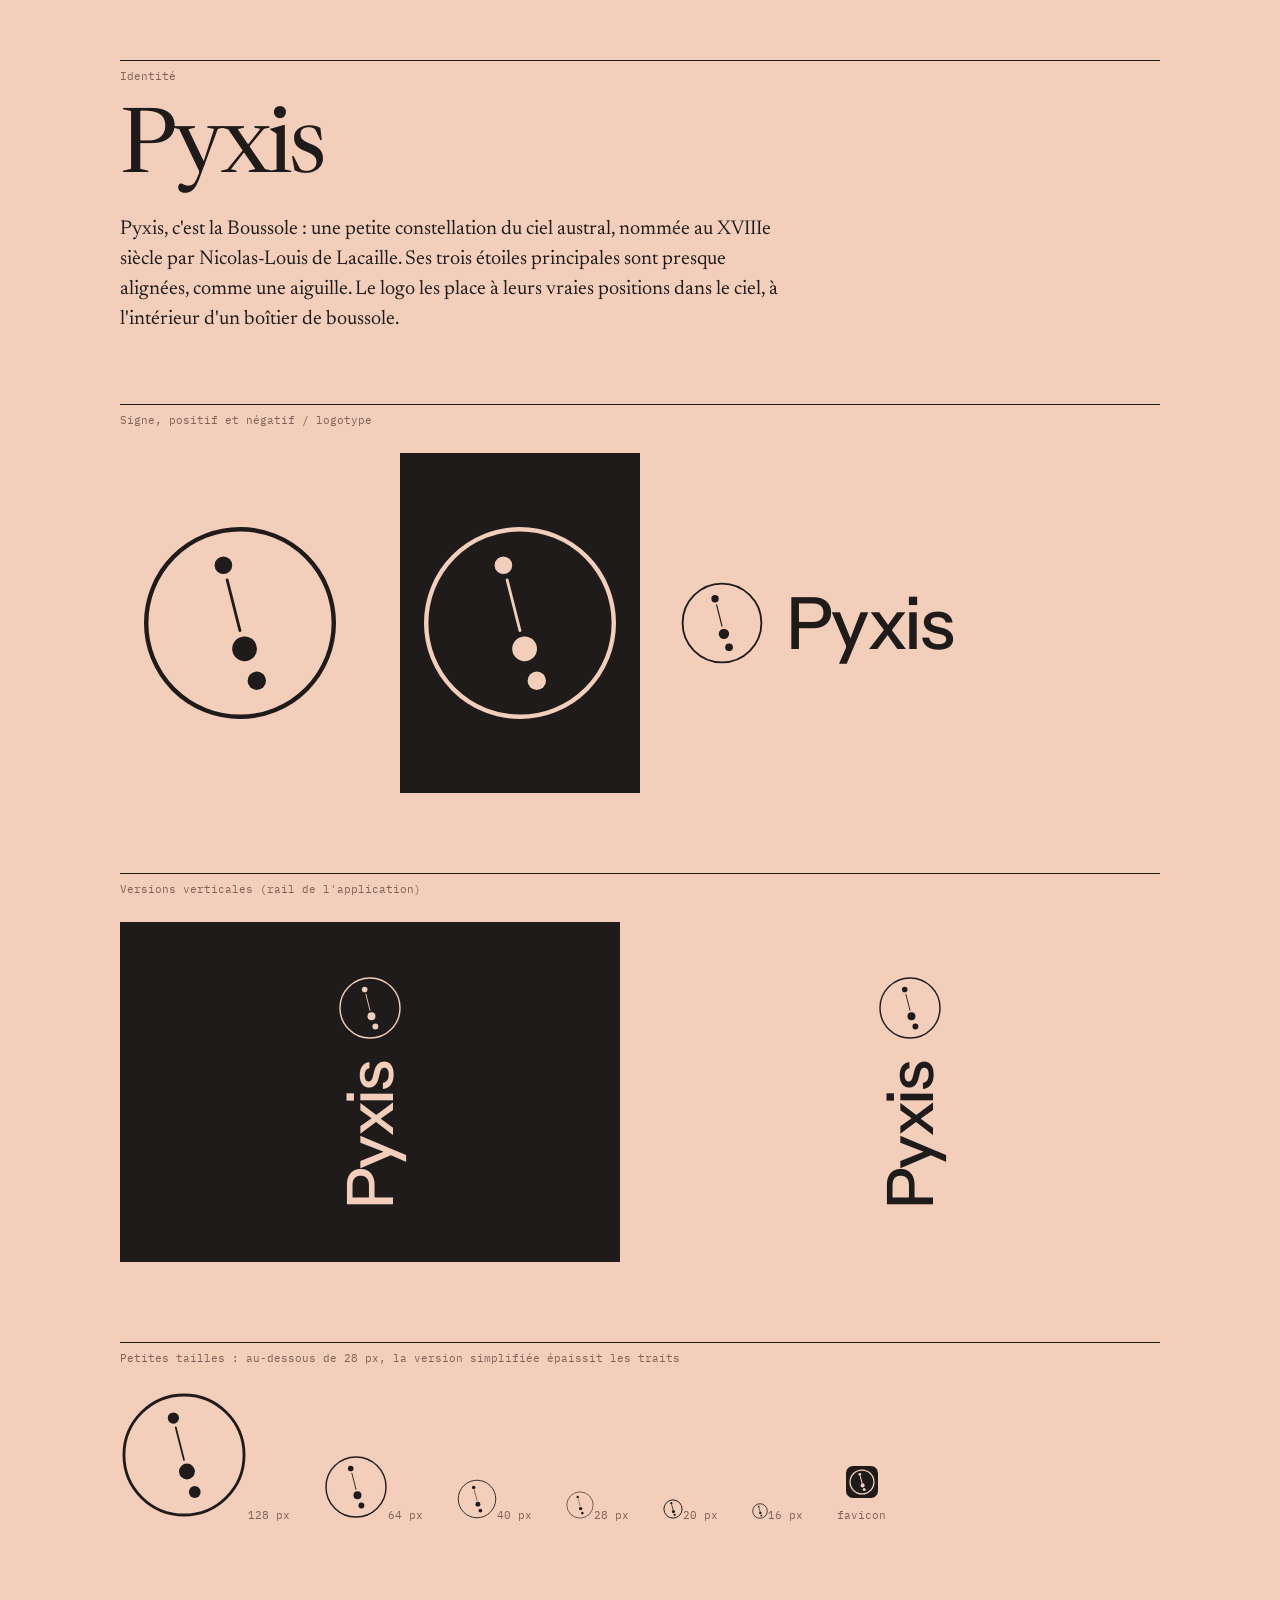
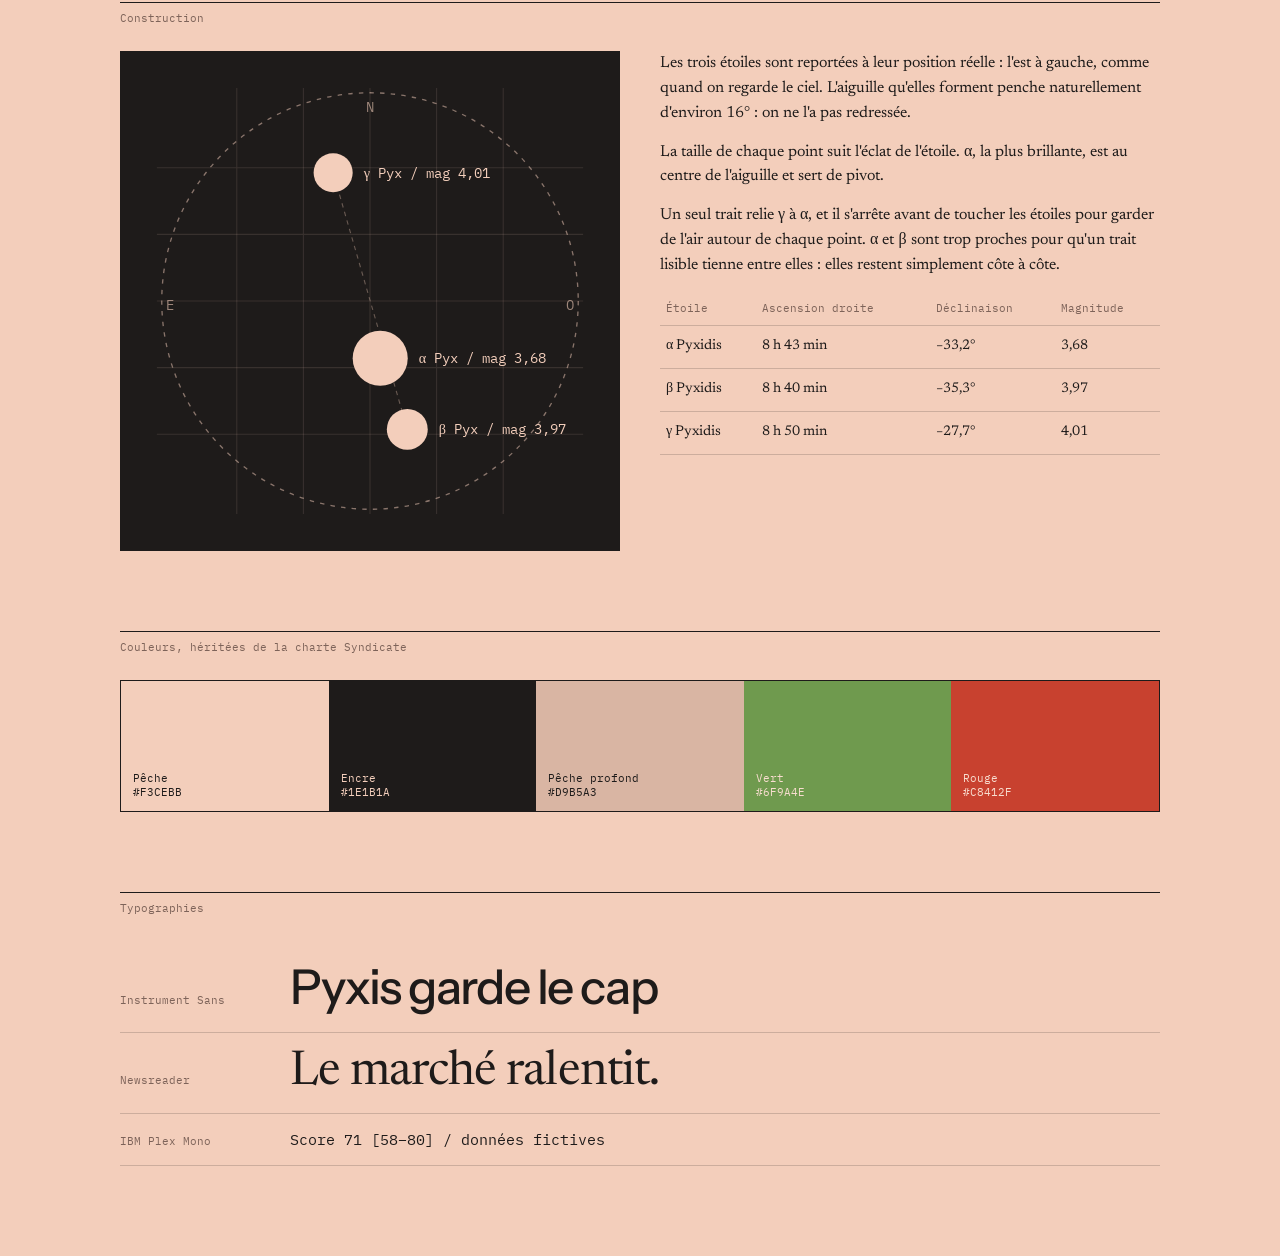
==== site/assets/identite.html @ 5d702c17 "Pyxis : site, pipeline de données quotidien et publication GitHub Pages Co-Authored-By: Claude Opus " ====
<!DOCTYPE html>
<html lang="fr"><head><meta charset="utf-8"><meta name="viewport" content="width=device-width, initial-scale=1">
<title>Pyxis · identité</title>
<link rel="preconnect" href="https://fonts.googleapis.com"><link rel="preconnect" href="https://fonts.gstatic.com" crossorigin>
<link href="https://fonts.googleapis.com/css2?family=IBM+Plex+Mono:wght@400&family=Instrument+Sans:wght@400;500&family=Newsreader:ital,opsz,wght@0,6..72,400;1,6..72,400&display=swap" rel="stylesheet">
<style>
:root{--paper:#f3cebb;--ink:#1e1b1a;--mute:#7d6359;--deep:#d9b5a3}
*{box-sizing:border-box}body{margin:0;background:var(--paper);color:var(--ink);font:400 15px/1.5 "Instrument Sans",Arial,sans-serif}
.page{max-width:1120px;margin:0 auto;padding:60px 40px 90px}
.lbl{display:block;font:400 11px "IBM Plex Mono",monospace;color:var(--mute);border-top:1px solid var(--ink);padding-top:8px;margin-bottom:26px}
.grid{display:grid;gap:48px 40px}
.g3{grid-template-columns:1fr 1fr 2fr}.g2{grid-template-columns:1fr 1fr}
.tile{min-height:340px;display:flex;align-items:center;justify-content:center}
.neg{background:var(--ink);color:var(--paper)}
.lock{display:flex;align-items:center;gap:22px;font:500 72px/1 "Instrument Sans";letter-spacing:-.035em}
.vert{display:flex;flex-direction:column;align-items:center;gap:22px}
.vert span{writing-mode:vertical-rl;transform:rotate(180deg);font:500 64px/1 "Instrument Sans";letter-spacing:-.035em}
h1{font:400 clamp(48px,7vw,96px)/.95 "Newsreader",serif;letter-spacing:-.035em;margin:0 0 18px}
.intro{font:400 20px/1.5 "Newsreader",serif;max-width:60ch;margin-bottom:70px}
.sizes{display:flex;align-items:flex-end;gap:34px;flex-wrap:wrap}
.sizes figure{margin:0;text-align:center;font:400 11px "IBM Plex Mono",monospace;color:var(--mute)}
.sizes img{display:block;margin:0 auto 10px}
.sky{background:var(--ink);color:var(--paper);padding:28px}
.sky svg{width:100%;height:auto;display:block}
.note{font:400 16px/1.55 "Newsreader",serif;max-width:56ch}
.note p{margin:0 0 14px}
table{border-collapse:collapse;width:100%;font-size:14px}td,th{text-align:left;padding:10px 6px;border-bottom:1px solid rgba(30,27,26,.18)}th{font:400 11px "IBM Plex Mono",monospace;color:var(--mute)}
.sw{display:grid;grid-template-columns:repeat(5,1fr);gap:0;border:1px solid var(--ink)}
.sw div{height:130px;padding:12px;font:400 11px "IBM Plex Mono",monospace;display:flex;flex-direction:column;justify-content:flex-end}
.type div{display:flex;align-items:baseline;gap:20px;border-bottom:1px solid rgba(30,27,26,.18);padding:16px 0}
.type .n{font:400 11px "IBM Plex Mono";color:var(--mute);width:150px;flex:none}
section{margin-top:80px}
@media(max-width:820px){.g3,.g2{grid-template-columns:1fr}.lock{font-size:48px}.sw{grid-template-columns:1fr 1fr}}
</style></head><body>
<script>/* =========================================================================
   Logo Pyxis — dessiné d'après la vraie constellation de la Boussole.
   Les trois étoiles principales (β, α, γ Pyxidis) sont presque alignées :
   placées à leurs positions réelles dans le ciel, elles forment une aiguille
   légèrement inclinée. Le cercle autour est le boîtier de la boussole.
   Taille de chaque étoile = son éclat (α est la plus brillante).
   ========================================================================= */
(function () {
  // Positions réelles (ascension droite × cos(déclinaison), déclinaison), ramenées à β = origine.
  // β Pyx : 8h40m, −35,3° ; α Pyx : 8h43m, −33,2° ; γ Pyx : 8h50m, −27,7°.
  const STARS = [
    { id: "β", x: 58.4, y: 78.9, r: 4.6, mag: 3.97 },
    { id: "α", x: 52.3, y: 62.9, r: 6.2, mag: 3.68 },
    { id: "γ", x: 41.7, y: 21.1, r: 4.4, mag: 4.01 },
  ];

  /* Segment entre deux étoiles, avec un petit vide autour de chacune.
     Si les étoiles sont trop proches pour qu'un trait lisible tienne entre elles, on n'en dessine pas. */
  function seg(a, b, gap) {
    const dx = b.x - a.x, dy = b.y - a.y, L = Math.hypot(dx, dy);
    const ux = dx / L, uy = dy / L;
    const s = a.r + gap, e = b.r + gap;
    if (L - s - e < 12) return "";
    return `M${(a.x + ux * s).toFixed(2)} ${(a.y + uy * s).toFixed(2)}L${(b.x - ux * e).toFixed(2)} ${(b.y - uy * e).toFixed(2)}`;
  }

  /**
   * Le signe Pyxis.
   * size : taille en pixels ; small : version simplifiée pour les petites tailles (favicon) ;
   * ring : dessiner le boîtier de boussole (un cercle simple, sans repère) ; color : couleur du trait.
   */
  function mark({ size = 48, small = size < 28, ring = true, color = "currentColor", title = "Pyxis" } = {}) {
    const sw = small ? 5 : 2.2, lw = small ? 4 : 1.4, gap = small ? 3 : 3.2;
    const k = small ? 1.25 : 1;
    const lines = [seg(STARS[0], STARS[1], gap), seg(STARS[1], STARS[2], gap)].join("");
    return `<svg xmlns="http://www.w3.org/2000/svg" viewBox="0 0 100 100" width="${size}" height="${size}" role="img" aria-label="${title}">
      ${ring ? `<circle cx="50" cy="50" r="${48 - sw / 2}" fill="none" stroke="${color}" stroke-width="${sw}"/>
` : ""}
      <path d="${lines}" fill="none" stroke="${color}" stroke-width="${lw}" stroke-linecap="round"/>
      ${STARS.map((s) => `<circle cx="${s.x}" cy="${s.y}" r="${(s.r * k).toFixed(2)}" fill="${color}"/>`).join("")}
    </svg>`;
  }

  /** Icône d'onglet du navigateur (favicon), en data URI. */
  function favicon() {
    const svg = `<svg xmlns="http://www.w3.org/2000/svg" viewBox="0 0 100 100"><rect width="100" height="100" rx="22" fill="#1e1b1a"/><g transform="translate(9 9) scale(.82)">${mark({ size: 100, small: true, color: "#f3cebb" }).replace(/^<svg[^>]*>|<\/svg>$/g, "")}</g></svg>`;
    return "data:image/svg+xml," + encodeURIComponent(svg);
  }

  window.Logo = { mark, favicon, STARS };
})();
</script>
<div class="page">
<span class="lbl">Identité</span>
<h1>Pyxis</h1>
<p class="intro">Pyxis, c'est la Boussole : une petite constellation du ciel austral, nommée au XVIIIe siècle par Nicolas-Louis de Lacaille. Ses trois étoiles principales sont presque alignées, comme une aiguille. Le logo les place à leurs vraies positions dans le ciel, à l'intérieur d'un boîtier de boussole.</p>

<span class="lbl">Signe, positif et négatif / logotype</span>
<div class="grid g3">
  <div class="tile" id="pos"></div>
  <div class="tile neg" id="neg"></div>
  <div class="tile" style="justify-content:flex-start"><div class="lock" id="lock"></div></div>
</div>

<section>
<span class="lbl">Versions verticales (rail de l'application)</span>
<div class="grid g2">
  <div class="tile neg"><div class="vert" id="v1"></div></div>
  <div class="tile"><div class="vert" id="v2"></div></div>
</div>
</section>

<section>
<span class="lbl">Petites tailles : au-dessous de 28 px, la version simplifiée épaissit les traits</span>
<div class="sizes" id="sizes"></div>
</section>

<section>
<span class="lbl">Construction</span>
<div class="grid g2">
  <div class="sky" id="sky"></div>
  <div class="note">
    <p>Les trois étoiles sont reportées à leur position réelle : l'est à gauche, comme quand on regarde le ciel. L'aiguille qu'elles forment penche naturellement d'environ 16° : on ne l'a pas redressée.</p>
    <p>La taille de chaque point suit l'éclat de l'étoile. α, la plus brillante, est au centre de l'aiguille et sert de pivot.</p>
    <p>Un seul trait relie γ à α, et il s'arrête avant de toucher les étoiles pour garder de l'air autour de chaque point. α et β sont trop proches pour qu'un trait lisible tienne entre elles : elles restent simplement côte à côte.</p>
    <table><thead><tr><th>Étoile</th><th>Ascension droite</th><th>Déclinaison</th><th>Magnitude</th></tr></thead>
    <tbody><tr><td>α Pyxidis</td><td>8 h 43 min</td><td>−33,2°</td><td>3,68</td></tr>
    <tr><td>β Pyxidis</td><td>8 h 40 min</td><td>−35,3°</td><td>3,97</td></tr>
    <tr><td>γ Pyxidis</td><td>8 h 50 min</td><td>−27,7°</td><td>4,01</td></tr></tbody></table>
  </div>
</div>
</section>

<section>
<span class="lbl">Couleurs, héritées de la charte Syndicate</span>
<div class="sw">
  <div style="background:#f3cebb">Pêche<br>#F3CEBB</div>
  <div style="background:#1e1b1a;color:#f3cebb">Encre<br>#1E1B1A</div>
  <div style="background:#d9b5a3">Pêche profond<br>#D9B5A3</div>
  <div style="background:#6f9a4e;color:#f8ddcf">Vert<br>#6F9A4E</div>
  <div style="background:#c8412f;color:#f8ddcf">Rouge<br>#C8412F</div>
</div>
</section>

<section class="type">
<span class="lbl">Typographies</span>
<div><span class="n">Instrument Sans</span><span style="font:500 48px 'Instrument Sans';letter-spacing:-.03em">Pyxis garde le cap</span></div>
<div><span class="n">Newsreader</span><span style="font:400 48px 'Newsreader',serif;letter-spacing:-.02em">Le marché ralentit.</span></div>
<div><span class="n">IBM Plex Mono</span><span style="font:400 15px 'IBM Plex Mono',monospace">Score 71 [58–80] / données fictives</span></div>
</section>
</div>
<script>
const L = window.Logo;
document.getElementById("pos").innerHTML = L.mark({ size: 200 });
document.getElementById("neg").innerHTML = L.mark({ size: 200, color: "#f3cebb" });
document.getElementById("lock").innerHTML = L.mark({ size: 84 }) + "<span>Pyxis</span>";
document.getElementById("v1").innerHTML = L.mark({ size: 64, color: "#f3cebb" }) + '<span style="color:#f3cebb">Pyxis</span>';
document.getElementById("v2").innerHTML = L.mark({ size: 64 }) + "<span>Pyxis</span>";
document.getElementById("sizes").innerHTML = [128, 64, 40, 28, 20, 16].map((s) =>
  `<figure>${L.mark({ size: s, color: "#1e1b1a" })}${s} px</figure>`).join("") +
  `<figure><img src="${L.favicon()}" width="32" height="32" alt="Icône d'onglet">favicon</figure>`;
// Carte du ciel : cercle de boussole + étoiles + noms
const S = L.STARS;
document.getElementById("sky").innerHTML = `<svg viewBox="0 0 100 100" xmlns="http://www.w3.org/2000/svg" font-family="IBM Plex Mono" font-size="3.2" fill="#f3cebb">
  ${[20, 35, 50, 65, 80].map((v) => `<path d="M${v} 2V98M2 ${v}H98" stroke="#f3cebb" stroke-opacity=".12" stroke-width=".25"/>`).join("")}
  <circle cx="50" cy="50" r="46.9" fill="none" stroke="#f3cebb" stroke-opacity=".5" stroke-width=".3" stroke-dasharray="1 1.4"/>
  <path d="M${S[0].x} ${S[0].y}L${S[2].x} ${S[2].y}" stroke="#f3cebb" stroke-opacity=".35" stroke-width=".25" stroke-dasharray="1 1"/>
  ${S.map((s) => `<circle cx="${s.x}" cy="${s.y}" r="${s.r}" fill="#f3cebb"/><text x="${s.x + s.r + 2.5}" y="${s.y + 1.1}">${s.id} Pyx / mag ${String(s.mag).replace(".", ",")}</text>`).join("")}
  <text x="50" y="7.5" text-anchor="middle" fill-opacity=".6">N</text>
  <text x="4" y="52" fill-opacity=".6">E</text><text x="96" y="52" text-anchor="end" fill-opacity=".6">O</text>
</svg>`;
</script>
</body></html>
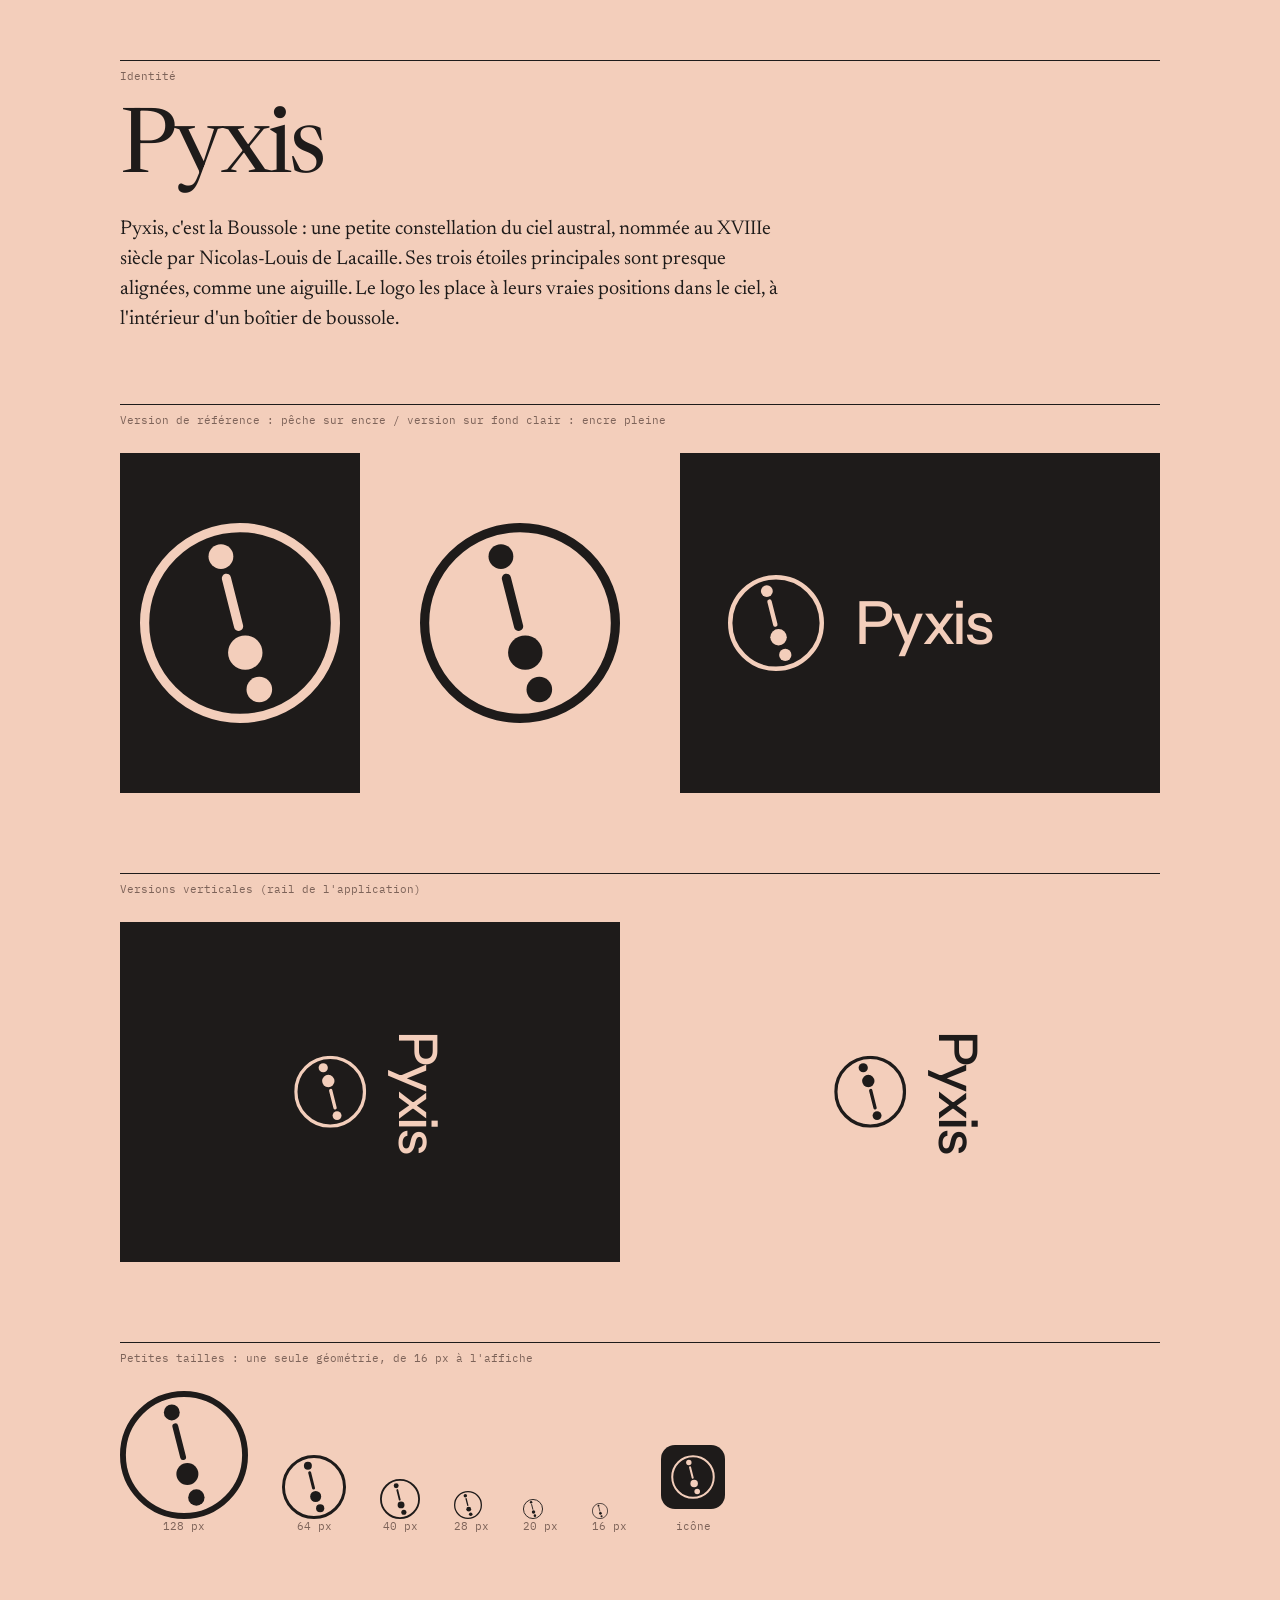
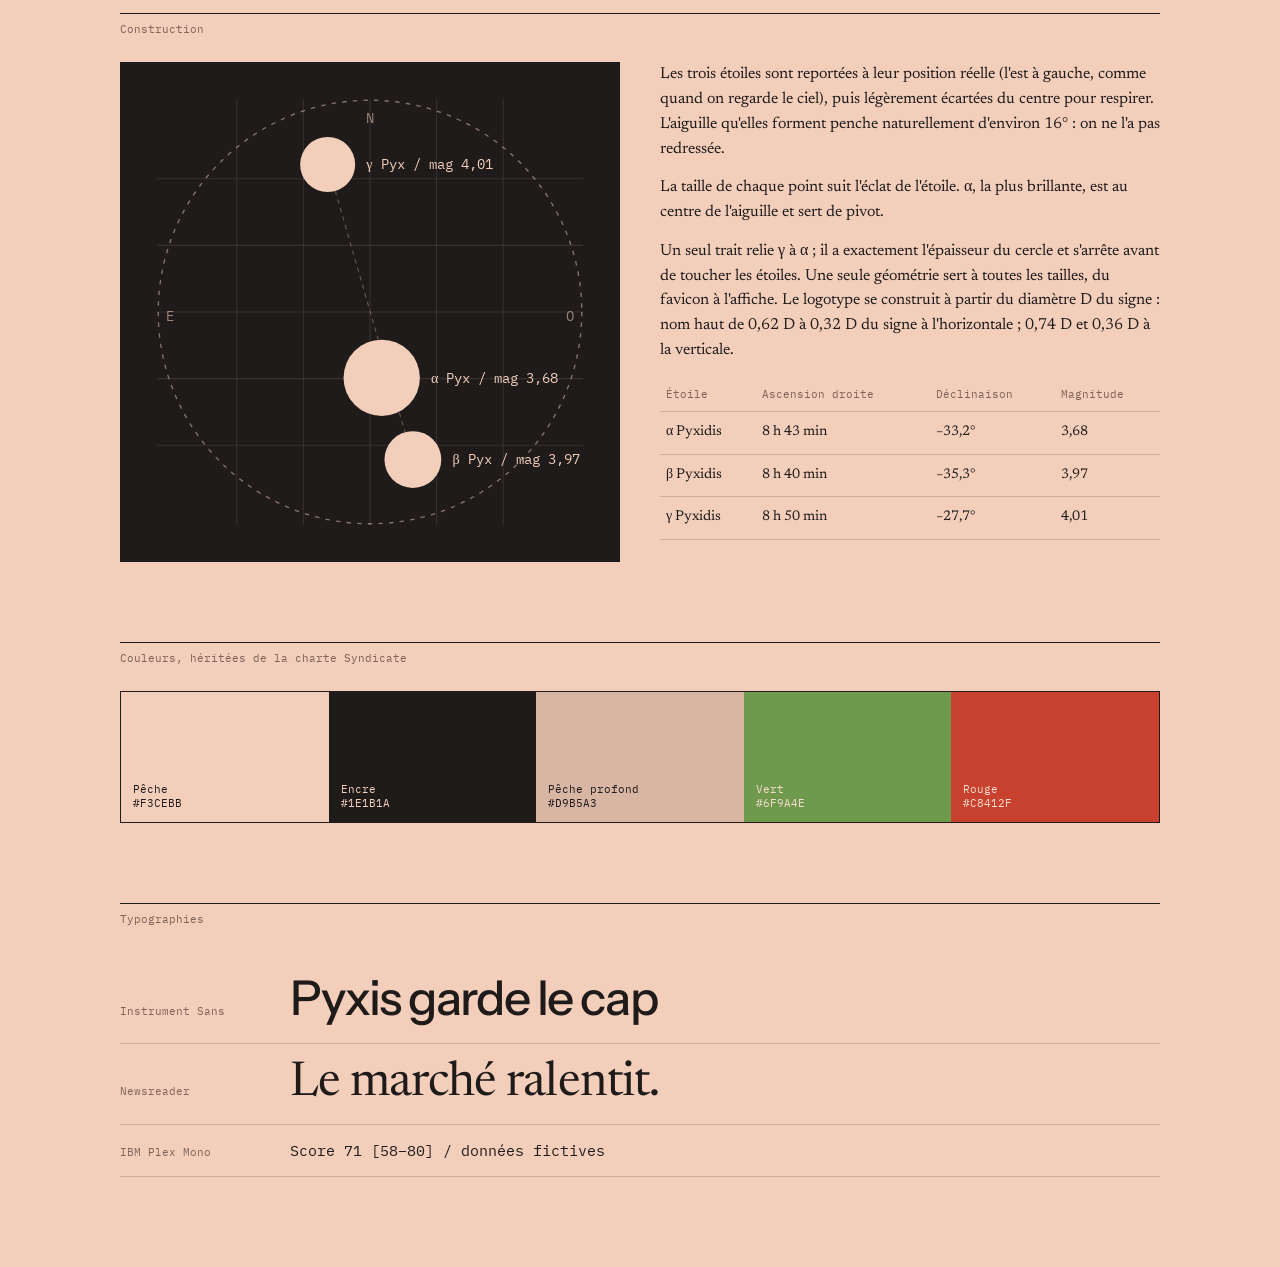
==== commit 221e59c8: "Logo harmonisé : une seule géométrie et un seul logotype partout (rail, barre mobile, pied de page, " ====
--- a/site/assets/identite.html
+++ b/site/assets/identite.html
@@ -33,55 +33,61 @@
 @media(max-width:820px){.g3,.g2{grid-template-columns:1fr}.lock{font-size:48px}.sw{grid-template-columns:1fr 1fr}}
 </style></head><body>
 <script>/* =========================================================================
-   Logo Pyxis — dessiné d'après la vraie constellation de la Boussole.
-   Les trois étoiles principales (β, α, γ Pyxidis) sont presque alignées :
-   placées à leurs positions réelles dans le ciel, elles forment une aiguille
-   légèrement inclinée. Le cercle autour est le boîtier de la boussole.
-   Taille de chaque étoile = son éclat (α est la plus brillante).
+   Logo Pyxis — une seule géométrie, utilisée partout et à toutes les tailles.
+
+   Le signe : les trois étoiles principales de la constellation de la Boussole
+   (β, α, γ Pyxidis) placées d'après leurs positions réelles dans le ciel,
+   légèrement agrandies autour du centre pour respirer, dans un cercle.
+   Un seul trait relie γ à α. Cercle et trait ont la même épaisseur.
+
+   Le logotype : le signe + « Pyxis », toujours dans les mêmes proportions,
+   construites à partir du diamètre D du signe :
+     - horizontal : texte de hauteur 0,62 D, espace 0,32 D ;
+     - vertical (rail) : texte de hauteur 0,74 D, espace 0,36 D, axes centrés.
+   Version de référence : pêche sur encre. Sur fond clair : encre pleine.
    ========================================================================= */
 (function () {
-  // Positions réelles (ascension droite × cos(déclinaison), déclinaison), ramenées à β = origine.
-  // β Pyx : 8h40m, −35,3° ; α Pyx : 8h43m, −33,2° ; γ Pyx : 8h50m, −27,7°.
+  const C = [50, 50], K = 1.15; // agrandissement autour du centre
+  const at = (x, y) => [C[0] + (x - C[0]) * K, C[1] + (y - C[1]) * K];
+  // Positions réelles (β = origine), voir la planche d'identité.
   const STARS = [
-    { id: "β", x: 58.4, y: 78.9, r: 4.6, mag: 3.97 },
-    { id: "α", x: 52.3, y: 62.9, r: 6.2, mag: 3.68 },
-    { id: "γ", x: 41.7, y: 21.1, r: 4.4, mag: 4.01 },
-  ];
+    { id: "β", p: at(58.4, 78.9), r: 6.4, mag: 3.97 },
+    { id: "α", p: at(52.3, 62.9), r: 8.6, mag: 3.68 },
+    { id: "γ", p: at(41.7, 21.1), r: 6.2, mag: 4.01 },
+  ].map((s) => ({ ...s, x: +s.p[0].toFixed(2), y: +s.p[1].toFixed(2) }));
+  const STROKE = 4.6, GAP = 5;
 
-  /* Segment entre deux étoiles, avec un petit vide autour de chacune.
-     Si les étoiles sont trop proches pour qu'un trait lisible tienne entre elles, on n'en dessine pas. */
-  function seg(a, b, gap) {
-    const dx = b.x - a.x, dy = b.y - a.y, L = Math.hypot(dx, dy);
-    const ux = dx / L, uy = dy / L;
-    const s = a.r + gap, e = b.r + gap;
-    if (L - s - e < 12) return "";
+  function line(a, b) {
+    const dx = b.x - a.x, dy = b.y - a.y, L = Math.hypot(dx, dy), ux = dx / L, uy = dy / L;
+    const s = a.r + GAP, e = b.r + GAP;
     return `M${(a.x + ux * s).toFixed(2)} ${(a.y + uy * s).toFixed(2)}L${(b.x - ux * e).toFixed(2)} ${(b.y - uy * e).toFixed(2)}`;
   }
 
-  /**
-   * Le signe Pyxis.
-   * size : taille en pixels ; small : version simplifiée pour les petites tailles (favicon) ;
-   * ring : dessiner le boîtier de boussole (un cercle simple, sans repère) ; color : couleur du trait.
-   */
-  function mark({ size = 48, small = size < 28, ring = true, color = "currentColor", title = "Pyxis" } = {}) {
-    const sw = small ? 5 : 2.2, lw = small ? 4 : 1.4, gap = small ? 3 : 3.2;
-    const k = small ? 1.25 : 1;
-    const lines = [seg(STARS[0], STARS[1], gap), seg(STARS[1], STARS[2], gap)].join("");
-    return `<svg xmlns="http://www.w3.org/2000/svg" viewBox="0 0 100 100" width="${size}" height="${size}" role="img" aria-label="${title}">
-      ${ring ? `<circle cx="50" cy="50" r="${48 - sw / 2}" fill="none" stroke="${color}" stroke-width="${sw}"/>
-` : ""}
-      <path d="${lines}" fill="none" stroke="${color}" stroke-width="${lw}" stroke-linecap="round"/>
-      ${STARS.map((s) => `<circle cx="${s.x}" cy="${s.y}" r="${(s.r * k).toFixed(2)}" fill="${color}"/>`).join("")}
+  /** Le signe seul. */
+  function mark({ size = 48, color = "currentColor", title = "" } = {}) {
+    const [b, a, g] = STARS;
+    return `<svg xmlns="http://www.w3.org/2000/svg" viewBox="0 0 100 100" width="${size}" height="${size}"${title ? ` role="img" aria-label="${title}"` : ' aria-hidden="true"'} style="display:block;flex:none">
+      <circle cx="50" cy="50" r="${(50 - STROKE / 2).toFixed(2)}" fill="none" stroke="${color}" stroke-width="${STROKE}"/>
+      <path d="${line(g, a)}" stroke="${color}" stroke-width="${STROKE}" stroke-linecap="round" fill="none"/>
+      ${[b, a, g].map((s) => `<circle cx="${s.x}" cy="${s.y}" r="${s.r}" fill="${color}"/>`).join("")}
     </svg>`;
   }
 
-  /** Icône d'onglet du navigateur (favicon), en data URI. */
-  function favicon() {
-    const svg = `<svg xmlns="http://www.w3.org/2000/svg" viewBox="0 0 100 100"><rect width="100" height="100" rx="22" fill="#1e1b1a"/><g transform="translate(9 9) scale(.82)">${mark({ size: 100, small: true, color: "#f3cebb" }).replace(/^<svg[^>]*>|<\/svg>$/g, "")}</g></svg>`;
-    return "data:image/svg+xml," + encodeURIComponent(svg);
+  /** Le logotype complet (signe + nom), toujours dans les mêmes proportions. */
+  function lockup({ size = 48, color = "currentColor", vertical = false } = {}) {
+    const fs = (vertical ? 0.74 : 0.62) * size, gap = (vertical ? 0.36 : 0.32) * size;
+    const text = `<span style="font:500 ${fs.toFixed(1)}px/1 'Instrument Sans','Helvetica Neue',Arial,sans-serif;letter-spacing:-0.035em;color:${color};${vertical ? "writing-mode:vertical-rl;transform:rotate(180deg);" : ""}white-space:nowrap">Pyxis</span>`;
+    return `<span class="lockup" style="display:inline-flex;${vertical ? "flex-direction:column;" : ""}align-items:center;gap:${gap.toFixed(1)}px">${mark({ size, color })}${text}</span>`;
   }
 
-  window.Logo = { mark, favicon, STARS };
+  /** Icône d'application : le signe pêche sur un carré encre arrondi. */
+  function appIcon() {
+    const inner = mark({ size: 100, color: "#f3cebb" }).replace(/^<svg[^>]*>|<\/svg>$/g, "");
+    return `<svg xmlns="http://www.w3.org/2000/svg" viewBox="0 0 100 100"><rect width="100" height="100" rx="22" fill="#1e1b1a"/><g transform="translate(16 16) scale(.68)">${inner}</g></svg>`;
+  }
+  const favicon = () => "data:image/svg+xml," + encodeURIComponent(appIcon());
+
+  window.Logo = { mark, lockup, appIcon, favicon, STARS };
 })();
 </script>
 <div class="page">
@@ -89,11 +95,11 @@
 <h1>Pyxis</h1>
 <p class="intro">Pyxis, c'est la Boussole : une petite constellation du ciel austral, nommée au XVIIIe siècle par Nicolas-Louis de Lacaille. Ses trois étoiles principales sont presque alignées, comme une aiguille. Le logo les place à leurs vraies positions dans le ciel, à l'intérieur d'un boîtier de boussole.</p>
 
-<span class="lbl">Signe, positif et négatif / logotype</span>
+<span class="lbl">Version de référence : pêche sur encre / version sur fond clair : encre pleine</span>
 <div class="grid g3">
   <div class="tile" id="pos"></div>
   <div class="tile neg" id="neg"></div>
-  <div class="tile" style="justify-content:flex-start"><div class="lock" id="lock"></div></div>
+  <div class="tile" style="justify-content:flex-start;padding-left:48px"><div class="lock" id="lock"></div></div>
 </div>
 
 <section>
@@ -105,7 +111,7 @@
 </section>
 
 <section>
-<span class="lbl">Petites tailles : au-dessous de 28 px, la version simplifiée épaissit les traits</span>
+<span class="lbl">Petites tailles : une seule géométrie, de 16 px à l'affiche</span>
 <div class="sizes" id="sizes"></div>
 </section>
 
@@ -114,9 +120,9 @@
 <div class="grid g2">
   <div class="sky" id="sky"></div>
   <div class="note">
-    <p>Les trois étoiles sont reportées à leur position réelle : l'est à gauche, comme quand on regarde le ciel. L'aiguille qu'elles forment penche naturellement d'environ 16° : on ne l'a pas redressée.</p>
+    <p>Les trois étoiles sont reportées à leur position réelle (l'est à gauche, comme quand on regarde le ciel), puis légèrement écartées du centre pour respirer. L'aiguille qu'elles forment penche naturellement d'environ 16° : on ne l'a pas redressée.</p>
     <p>La taille de chaque point suit l'éclat de l'étoile. α, la plus brillante, est au centre de l'aiguille et sert de pivot.</p>
-    <p>Un seul trait relie γ à α, et il s'arrête avant de toucher les étoiles pour garder de l'air autour de chaque point. α et β sont trop proches pour qu'un trait lisible tienne entre elles : elles restent simplement côte à côte.</p>
+    <p>Un seul trait relie γ à α ; il a exactement l'épaisseur du cercle et s'arrête avant de toucher les étoiles. Une seule géométrie sert à toutes les tailles, du favicon à l'affiche. Le logotype se construit à partir du diamètre D du signe : nom haut de 0,62 D à 0,32 D du signe à l'horizontale ; 0,74 D et 0,36 D à la verticale.</p>
     <table><thead><tr><th>Étoile</th><th>Ascension droite</th><th>Déclinaison</th><th>Magnitude</th></tr></thead>
     <tbody><tr><td>α Pyxidis</td><td>8 h 43 min</td><td>−33,2°</td><td>3,68</td></tr>
     <tr><td>β Pyxidis</td><td>8 h 40 min</td><td>−35,3°</td><td>3,97</td></tr>
@@ -145,19 +151,21 @@
 </div>
 <script>
 const L = window.Logo;
-document.getElementById("pos").innerHTML = L.mark({ size: 200 });
-document.getElementById("neg").innerHTML = L.mark({ size: 200, color: "#f3cebb" });
-document.getElementById("lock").innerHTML = L.mark({ size: 84 }) + "<span>Pyxis</span>";
-document.getElementById("v1").innerHTML = L.mark({ size: 64, color: "#f3cebb" }) + '<span style="color:#f3cebb">Pyxis</span>';
-document.getElementById("v2").innerHTML = L.mark({ size: 64 }) + "<span>Pyxis</span>";
+document.getElementById("pos").innerHTML = L.mark({ size: 200, color: "#f3cebb" });
+document.getElementById("pos").className = "tile neg";
+document.getElementById("neg").innerHTML = L.mark({ size: 200, color: "#1e1b1a" });
+document.getElementById("neg").className = "tile";
+document.getElementById("lock").innerHTML = L.lockup({ size: 96, color: "#f3cebb" });
+document.getElementById("lock").parentElement.className = "tile neg";
+document.getElementById("v1").innerHTML = L.lockup({ size: 72, color: "#f3cebb", vertical: true });
+document.getElementById("v2").innerHTML = L.lockup({ size: 72, color: "#1e1b1a", vertical: true });
 document.getElementById("sizes").innerHTML = [128, 64, 40, 28, 20, 16].map((s) =>
   `<figure>${L.mark({ size: s, color: "#1e1b1a" })}${s} px</figure>`).join("") +
-  `<figure><img src="${L.favicon()}" width="32" height="32" alt="Icône d'onglet">favicon</figure>`;
-// Carte du ciel : cercle de boussole + étoiles + noms
+  `<figure><img src="${L.favicon()}" width="64" height="64" alt="Icône d'application">icône</figure>`;
 const S = L.STARS;
 document.getElementById("sky").innerHTML = `<svg viewBox="0 0 100 100" xmlns="http://www.w3.org/2000/svg" font-family="IBM Plex Mono" font-size="3.2" fill="#f3cebb">
   ${[20, 35, 50, 65, 80].map((v) => `<path d="M${v} 2V98M2 ${v}H98" stroke="#f3cebb" stroke-opacity=".12" stroke-width=".25"/>`).join("")}
-  <circle cx="50" cy="50" r="46.9" fill="none" stroke="#f3cebb" stroke-opacity=".5" stroke-width=".3" stroke-dasharray="1 1.4"/>
+  <circle cx="50" cy="50" r="47.7" fill="none" stroke="#f3cebb" stroke-opacity=".5" stroke-width=".3" stroke-dasharray="1 1.4"/>
   <path d="M${S[0].x} ${S[0].y}L${S[2].x} ${S[2].y}" stroke="#f3cebb" stroke-opacity=".35" stroke-width=".25" stroke-dasharray="1 1"/>
   ${S.map((s) => `<circle cx="${s.x}" cy="${s.y}" r="${s.r}" fill="#f3cebb"/><text x="${s.x + s.r + 2.5}" y="${s.y + 1.1}">${s.id} Pyx / mag ${String(s.mag).replace(".", ",")}</text>`).join("")}
   <text x="50" y="7.5" text-anchor="middle" fill-opacity=".6">N</text>
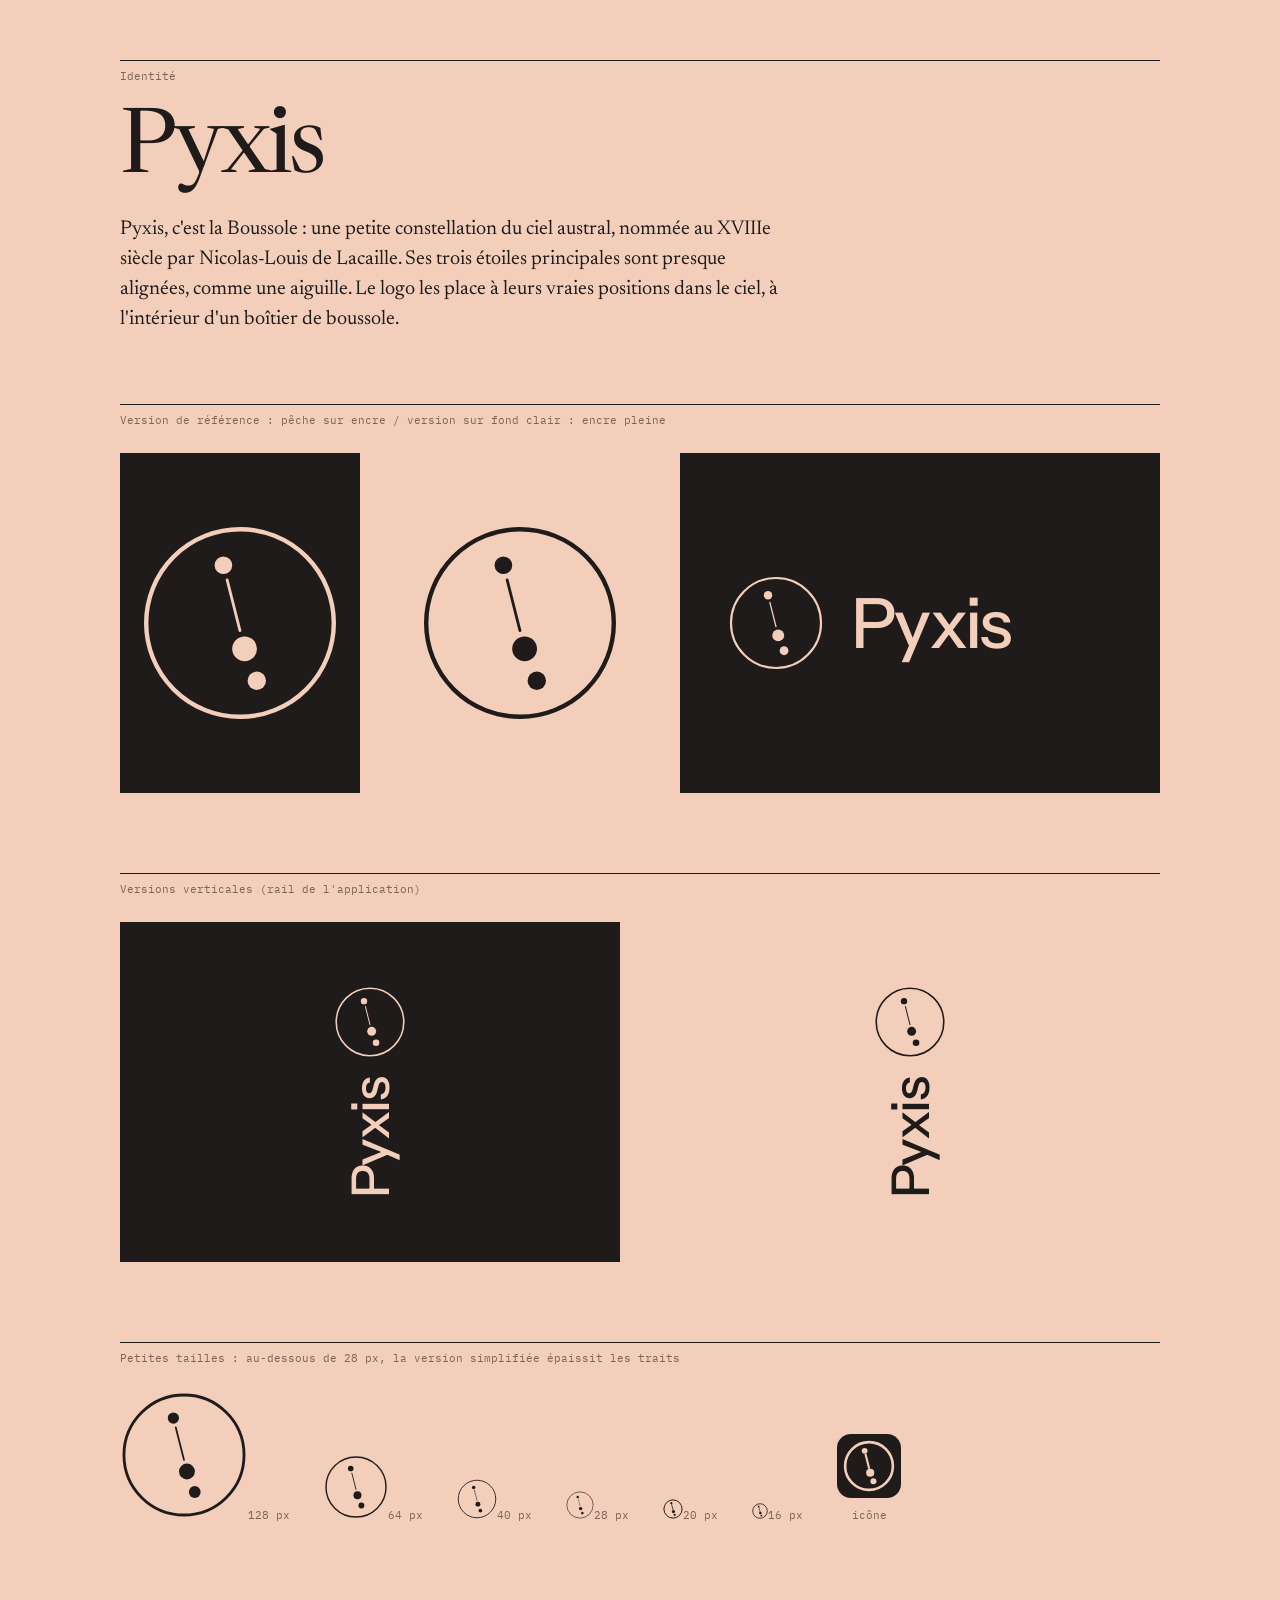
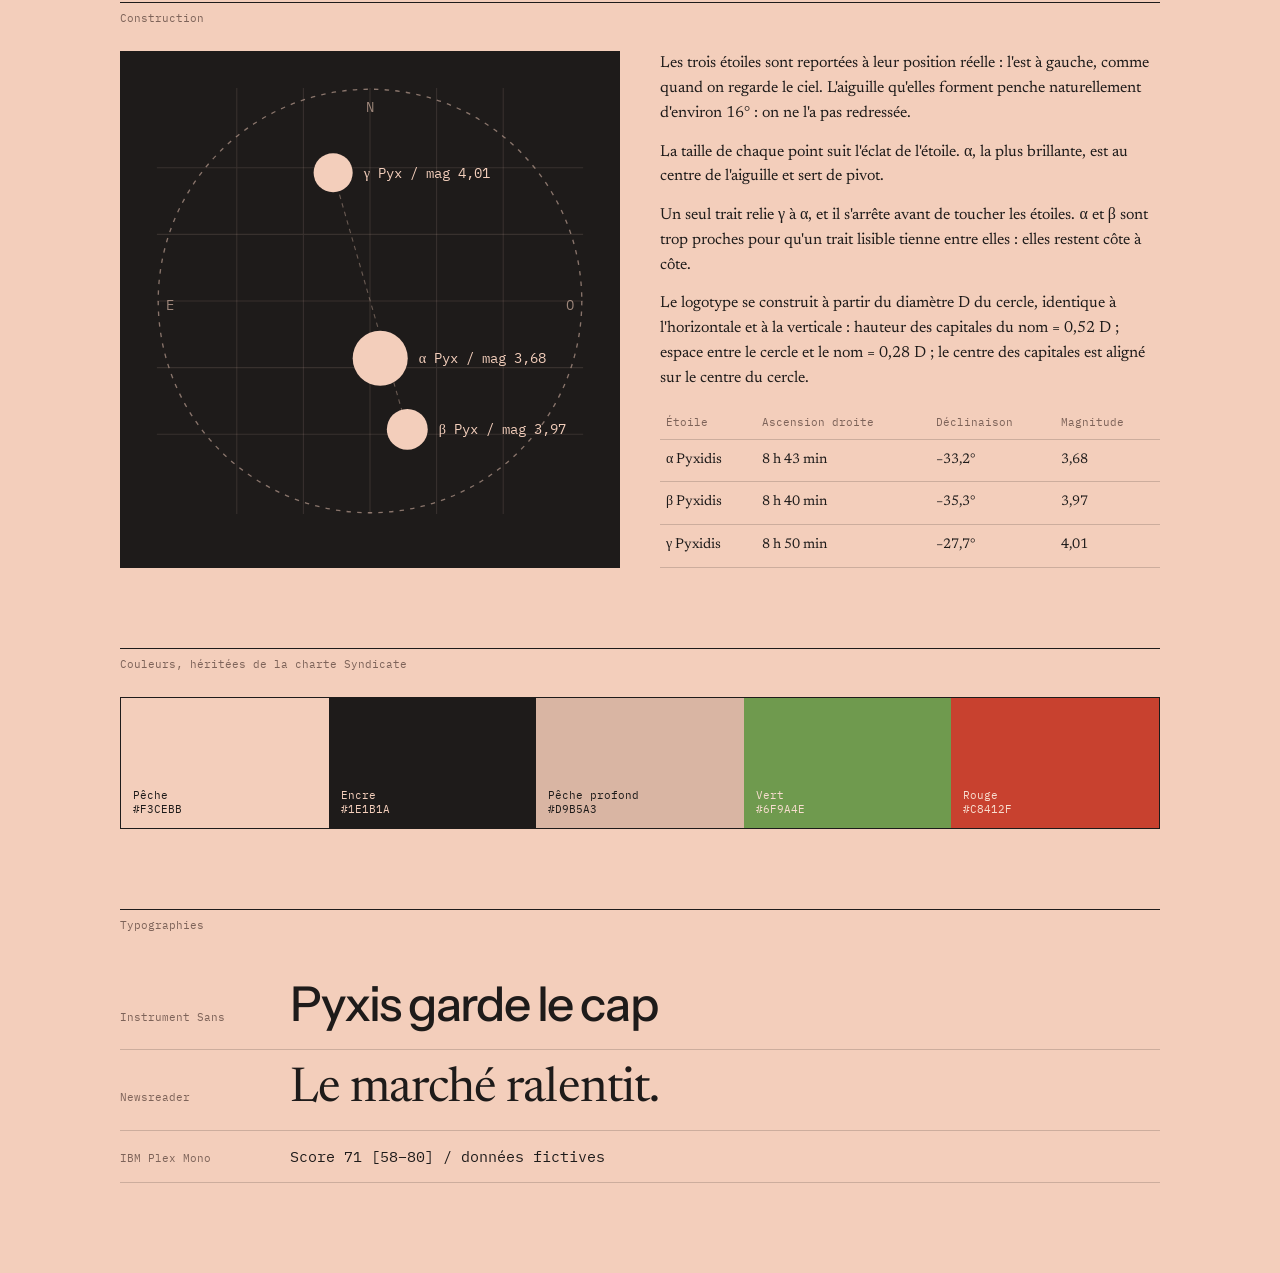
==== commit d06a7bf3: "Logo : retour exact au signe d'origine ; seul l'assemblage signe + nom est recalé (proportions et al" ====
--- a/site/assets/identite.html
+++ b/site/assets/identite.html
@@ -33,61 +33,101 @@
 @media(max-width:820px){.g3,.g2{grid-template-columns:1fr}.lock{font-size:48px}.sw{grid-template-columns:1fr 1fr}}
 </style></head><body>
 <script>/* =========================================================================
-   Logo Pyxis — une seule géométrie, utilisée partout et à toutes les tailles.
-
-   Le signe : les trois étoiles principales de la constellation de la Boussole
-   (β, α, γ Pyxidis) placées d'après leurs positions réelles dans le ciel,
-   légèrement agrandies autour du centre pour respirer, dans un cercle.
-   Un seul trait relie γ à α. Cercle et trait ont la même épaisseur.
-
-   Le logotype : le signe + « Pyxis », toujours dans les mêmes proportions,
-   construites à partir du diamètre D du signe :
-     - horizontal : texte de hauteur 0,62 D, espace 0,32 D ;
-     - vertical (rail) : texte de hauteur 0,74 D, espace 0,36 D, axes centrés.
-   Version de référence : pêche sur encre. Sur fond clair : encre pleine.
+   Logo Pyxis — dessiné d'après la vraie constellation de la Boussole.
+   Les trois étoiles principales (β, α, γ Pyxidis) sont presque alignées :
+   placées à leurs positions réelles dans le ciel, elles forment une aiguille
+   légèrement inclinée. Le cercle autour est le boîtier de la boussole.
+   Taille de chaque étoile = son éclat (α est la plus brillante).
    ========================================================================= */
 (function () {
-  const C = [50, 50], K = 1.15; // agrandissement autour du centre
-  const at = (x, y) => [C[0] + (x - C[0]) * K, C[1] + (y - C[1]) * K];
-  // Positions réelles (β = origine), voir la planche d'identité.
+  // Positions réelles (ascension droite × cos(déclinaison), déclinaison), ramenées à β = origine.
+  // β Pyx : 8h40m, −35,3° ; α Pyx : 8h43m, −33,2° ; γ Pyx : 8h50m, −27,7°.
   const STARS = [
-    { id: "β", p: at(58.4, 78.9), r: 6.4, mag: 3.97 },
-    { id: "α", p: at(52.3, 62.9), r: 8.6, mag: 3.68 },
-    { id: "γ", p: at(41.7, 21.1), r: 6.2, mag: 4.01 },
-  ].map((s) => ({ ...s, x: +s.p[0].toFixed(2), y: +s.p[1].toFixed(2) }));
-  const STROKE = 4.6, GAP = 5;
-
-  function line(a, b) {
-    const dx = b.x - a.x, dy = b.y - a.y, L = Math.hypot(dx, dy), ux = dx / L, uy = dy / L;
-    const s = a.r + GAP, e = b.r + GAP;
+    { id: "β", x: 58.4, y: 78.9, r: 4.6, mag: 3.97 },
+    { id: "α", x: 52.3, y: 62.9, r: 6.2, mag: 3.68 },
+    { id: "γ", x: 41.7, y: 21.1, r: 4.4, mag: 4.01 },
+  ];
+
+  /* Segment entre deux étoiles, avec un petit vide autour de chacune.
+     Si les étoiles sont trop proches pour qu'un trait lisible tienne entre elles, on n'en dessine pas. */
+  function seg(a, b, gap) {
+    const dx = b.x - a.x, dy = b.y - a.y, L = Math.hypot(dx, dy);
+    const ux = dx / L, uy = dy / L;
+    const s = a.r + gap, e = b.r + gap;
+    if (L - s - e < 12) return "";
     return `M${(a.x + ux * s).toFixed(2)} ${(a.y + uy * s).toFixed(2)}L${(b.x - ux * e).toFixed(2)} ${(b.y - uy * e).toFixed(2)}`;
   }
 
-  /** Le signe seul. */
-  function mark({ size = 48, color = "currentColor", title = "" } = {}) {
-    const [b, a, g] = STARS;
-    return `<svg xmlns="http://www.w3.org/2000/svg" viewBox="0 0 100 100" width="${size}" height="${size}"${title ? ` role="img" aria-label="${title}"` : ' aria-hidden="true"'} style="display:block;flex:none">
-      <circle cx="50" cy="50" r="${(50 - STROKE / 2).toFixed(2)}" fill="none" stroke="${color}" stroke-width="${STROKE}"/>
-      <path d="${line(g, a)}" stroke="${color}" stroke-width="${STROKE}" stroke-linecap="round" fill="none"/>
-      ${[b, a, g].map((s) => `<circle cx="${s.x}" cy="${s.y}" r="${s.r}" fill="${color}"/>`).join("")}
+  /**
+   * Le signe Pyxis.
+   * size : taille en pixels ; small : version simplifiée pour les petites tailles (favicon) ;
+   * ring : dessiner le boîtier de boussole (un cercle simple, sans repère) ; color : couleur du trait.
+   */
+  function mark({ size = 48, small = size < 28, ring = true, color = "currentColor", title = "Pyxis" } = {}) {
+    const sw = small ? 5 : 2.2, lw = small ? 4 : 1.4, gap = small ? 3 : 3.2;
+    const k = small ? 1.25 : 1;
+    const lines = [seg(STARS[0], STARS[1], gap), seg(STARS[1], STARS[2], gap)].join("");
+    return `<svg xmlns="http://www.w3.org/2000/svg" viewBox="0 0 100 100" width="${size}" height="${size}" role="img" aria-label="${title}">
+      ${ring ? `<circle cx="50" cy="50" r="${48 - sw / 2}" fill="none" stroke="${color}" stroke-width="${sw}"/>
+` : ""}
+      <path d="${lines}" fill="none" stroke="${color}" stroke-width="${lw}" stroke-linecap="round"/>
+      ${STARS.map((s) => `<circle cx="${s.x}" cy="${s.y}" r="${(s.r * k).toFixed(2)}" fill="${color}"/>`).join("")}
     </svg>`;
   }
 
-  /** Le logotype complet (signe + nom), toujours dans les mêmes proportions. */
+  /** Icône d'application : le signe sur un carré encre arrondi (identique à la première version). */
+  function appIcon() {
+    return `<svg xmlns="http://www.w3.org/2000/svg" viewBox="0 0 100 100"><rect width="100" height="100" rx="22" fill="#1e1b1a"/><g transform="translate(9 9) scale(.82)">${mark({ size: 100, small: true, color: "#f3cebb" }).replace(/^<svg[^>]*>|<\/svg>$/g, "")}</g></svg>`;
+  }
+  const favicon = () => "data:image/svg+xml," + encodeURIComponent(appIcon());
+
+  /* ------------------------------------------------------------------
+     Logotype : signe + « Pyxis », mêmes proportions partout, à partir du
+     diamètre D du signe :
+       - le nom a une hauteur de capitale égale à 0,52 D ;
+       - il est placé à 0,28 D du cercle ;
+       - le centre des capitales est aligné sur le centre du cercle
+         (à l'horizontale comme à la verticale).
+     Les mesures exactes de la police sont relevées une fois chargée.
+     ------------------------------------------------------------------ */
+  const CAP = 0.52, GAPR = 0.28, FONT = "'Instrument Sans','Helvetica Neue',Arial,sans-serif";
+  let metrics = { cap: 0.7, width: 2.25 }; // estimation avant chargement de la police (en em)
+
+  function geometry(D, vertical) {
+    const fs = (CAP * D) / metrics.cap, capH = CAP * D, gap = GAPR * D, tw = metrics.width * fs;
+    return vertical
+      ? { fs, w: D, h: D + gap + tw, tx: D / 2 + capH / 2, ty: D + gap, rot: true }
+      : { fs, w: D + gap + tw, h: D, tx: D + gap, ty: D / 2 + capH / 2, rot: false };
+  }
   function lockup({ size = 48, color = "currentColor", vertical = false } = {}) {
-    const fs = (vertical ? 0.74 : 0.62) * size, gap = (vertical ? 0.36 : 0.32) * size;
-    const text = `<span style="font:500 ${fs.toFixed(1)}px/1 'Instrument Sans','Helvetica Neue',Arial,sans-serif;letter-spacing:-0.035em;color:${color};${vertical ? "writing-mode:vertical-rl;transform:rotate(180deg);" : ""}white-space:nowrap">Pyxis</span>`;
-    return `<span class="lockup" style="display:inline-flex;${vertical ? "flex-direction:column;" : ""}align-items:center;gap:${gap.toFixed(1)}px">${mark({ size, color })}${text}</span>`;
-  }
-
-  /** Icône d'application : le signe pêche sur un carré encre arrondi. */
-  function appIcon() {
-    const inner = mark({ size: 100, color: "#f3cebb" }).replace(/^<svg[^>]*>|<\/svg>$/g, "");
-    return `<svg xmlns="http://www.w3.org/2000/svg" viewBox="0 0 100 100"><rect width="100" height="100" rx="22" fill="#1e1b1a"/><g transform="translate(16 16) scale(.68)">${inner}</g></svg>`;
-  }
-  const favicon = () => "data:image/svg+xml," + encodeURIComponent(appIcon());
-
-  window.Logo = { mark, lockup, appIcon, favicon, STARS };
+    const g = geometry(size, vertical);
+    const inner = mark({ size: 100, color, title: "" }).replace(/^<svg[^>]*>|<\/svg>$/g, "");
+    return `<svg class="lockup" data-d="${size}" data-v="${vertical ? 1 : 0}" xmlns="http://www.w3.org/2000/svg" width="${g.w.toFixed(1)}" height="${g.h.toFixed(1)}" viewBox="0 0 ${g.w.toFixed(1)} ${g.h.toFixed(1)}" role="img" aria-label="Pyxis" style="display:block;overflow:visible">
+      <svg x="0" y="0" width="${size}" height="${size}" viewBox="0 0 100 100" overflow="visible">${inner}</svg>
+      <text x="${g.tx.toFixed(2)}" y="${g.ty.toFixed(2)}" ${g.rot ? `text-anchor="end" transform="rotate(-90 ${g.tx.toFixed(2)} ${g.ty.toFixed(2)})"` : ""} fill="${color}" font-family="${FONT.replace(/"/g, "")}" font-weight="500" font-size="${g.fs.toFixed(2)}" letter-spacing="${(-0.035 * g.fs).toFixed(2)}">Pyxis</text>
+    </svg>`;
+  }
+  /** Recalcule l'alignement avec les vraies mesures de la police, une fois chargée. */
+  function align(root = document) {
+    try {
+      const c = document.createElement("canvas").getContext("2d");
+      c.font = `500 100px ${FONT}`;
+      if ("letterSpacing" in c) c.letterSpacing = "-3.5px";
+      const m = c.measureText("Pyxis"), h = c.measureText("H");
+      if (h.actualBoundingBoxAscent > 40) metrics = { cap: h.actualBoundingBoxAscent / 100, width: m.width / 100 };
+    } catch { return; }
+    root.querySelectorAll("svg.lockup").forEach((el) => {
+      const D = +el.dataset.d, v = el.dataset.v === "1", g = geometry(D, v), t = el.querySelector("text");
+      el.setAttribute("width", g.w.toFixed(1)); el.setAttribute("height", g.h.toFixed(1));
+      el.setAttribute("viewBox", `0 0 ${g.w.toFixed(1)} ${g.h.toFixed(1)}`);
+      t.setAttribute("x", g.tx.toFixed(2)); t.setAttribute("y", g.ty.toFixed(2));
+      t.setAttribute("font-size", g.fs.toFixed(2)); t.setAttribute("letter-spacing", (-0.035 * g.fs).toFixed(2));
+      if (v) t.setAttribute("transform", `rotate(-90 ${g.tx.toFixed(2)} ${g.ty.toFixed(2)})`);
+    });
+  }
+  if (typeof document !== "undefined" && document.fonts) document.fonts.ready.then(() => align());
+
+  window.Logo = { mark, lockup, align, appIcon, favicon, STARS };
 })();
 </script>
 <div class="page">
@@ -111,7 +151,7 @@
 </section>
 
 <section>
-<span class="lbl">Petites tailles : une seule géométrie, de 16 px à l'affiche</span>
+<span class="lbl">Petites tailles : au-dessous de 28 px, la version simplifiée épaissit les traits</span>
 <div class="sizes" id="sizes"></div>
 </section>
 
@@ -120,9 +160,9 @@
 <div class="grid g2">
   <div class="sky" id="sky"></div>
   <div class="note">
-    <p>Les trois étoiles sont reportées à leur position réelle (l'est à gauche, comme quand on regarde le ciel), puis légèrement écartées du centre pour respirer. L'aiguille qu'elles forment penche naturellement d'environ 16° : on ne l'a pas redressée.</p>
+    <p>Les trois étoiles sont reportées à leur position réelle : l'est à gauche, comme quand on regarde le ciel. L'aiguille qu'elles forment penche naturellement d'environ 16° : on ne l'a pas redressée.</p>
     <p>La taille de chaque point suit l'éclat de l'étoile. α, la plus brillante, est au centre de l'aiguille et sert de pivot.</p>
-    <p>Un seul trait relie γ à α ; il a exactement l'épaisseur du cercle et s'arrête avant de toucher les étoiles. Une seule géométrie sert à toutes les tailles, du favicon à l'affiche. Le logotype se construit à partir du diamètre D du signe : nom haut de 0,62 D à 0,32 D du signe à l'horizontale ; 0,74 D et 0,36 D à la verticale.</p>
+    <p>Un seul trait relie γ à α, et il s'arrête avant de toucher les étoiles. α et β sont trop proches pour qu'un trait lisible tienne entre elles : elles restent côte à côte.</p><p>Le logotype se construit à partir du diamètre D du cercle, identique à l'horizontale et à la verticale : hauteur des capitales du nom = 0,52 D ; espace entre le cercle et le nom = 0,28 D ; le centre des capitales est aligné sur le centre du cercle.</p>
     <table><thead><tr><th>Étoile</th><th>Ascension droite</th><th>Déclinaison</th><th>Magnitude</th></tr></thead>
     <tbody><tr><td>α Pyxidis</td><td>8 h 43 min</td><td>−33,2°</td><td>3,68</td></tr>
     <tr><td>β Pyxidis</td><td>8 h 40 min</td><td>−35,3°</td><td>3,97</td></tr>
@@ -162,6 +202,7 @@
 document.getElementById("sizes").innerHTML = [128, 64, 40, 28, 20, 16].map((s) =>
   `<figure>${L.mark({ size: s, color: "#1e1b1a" })}${s} px</figure>`).join("") +
   `<figure><img src="${L.favicon()}" width="64" height="64" alt="Icône d'application">icône</figure>`;
+setTimeout(() => L.align(), 0);
 const S = L.STARS;
 document.getElementById("sky").innerHTML = `<svg viewBox="0 0 100 100" xmlns="http://www.w3.org/2000/svg" font-family="IBM Plex Mono" font-size="3.2" fill="#f3cebb">
   ${[20, 35, 50, 65, 80].map((v) => `<path d="M${v} 2V98M2 ${v}H98" stroke="#f3cebb" stroke-opacity=".12" stroke-width=".25"/>`).join("")}
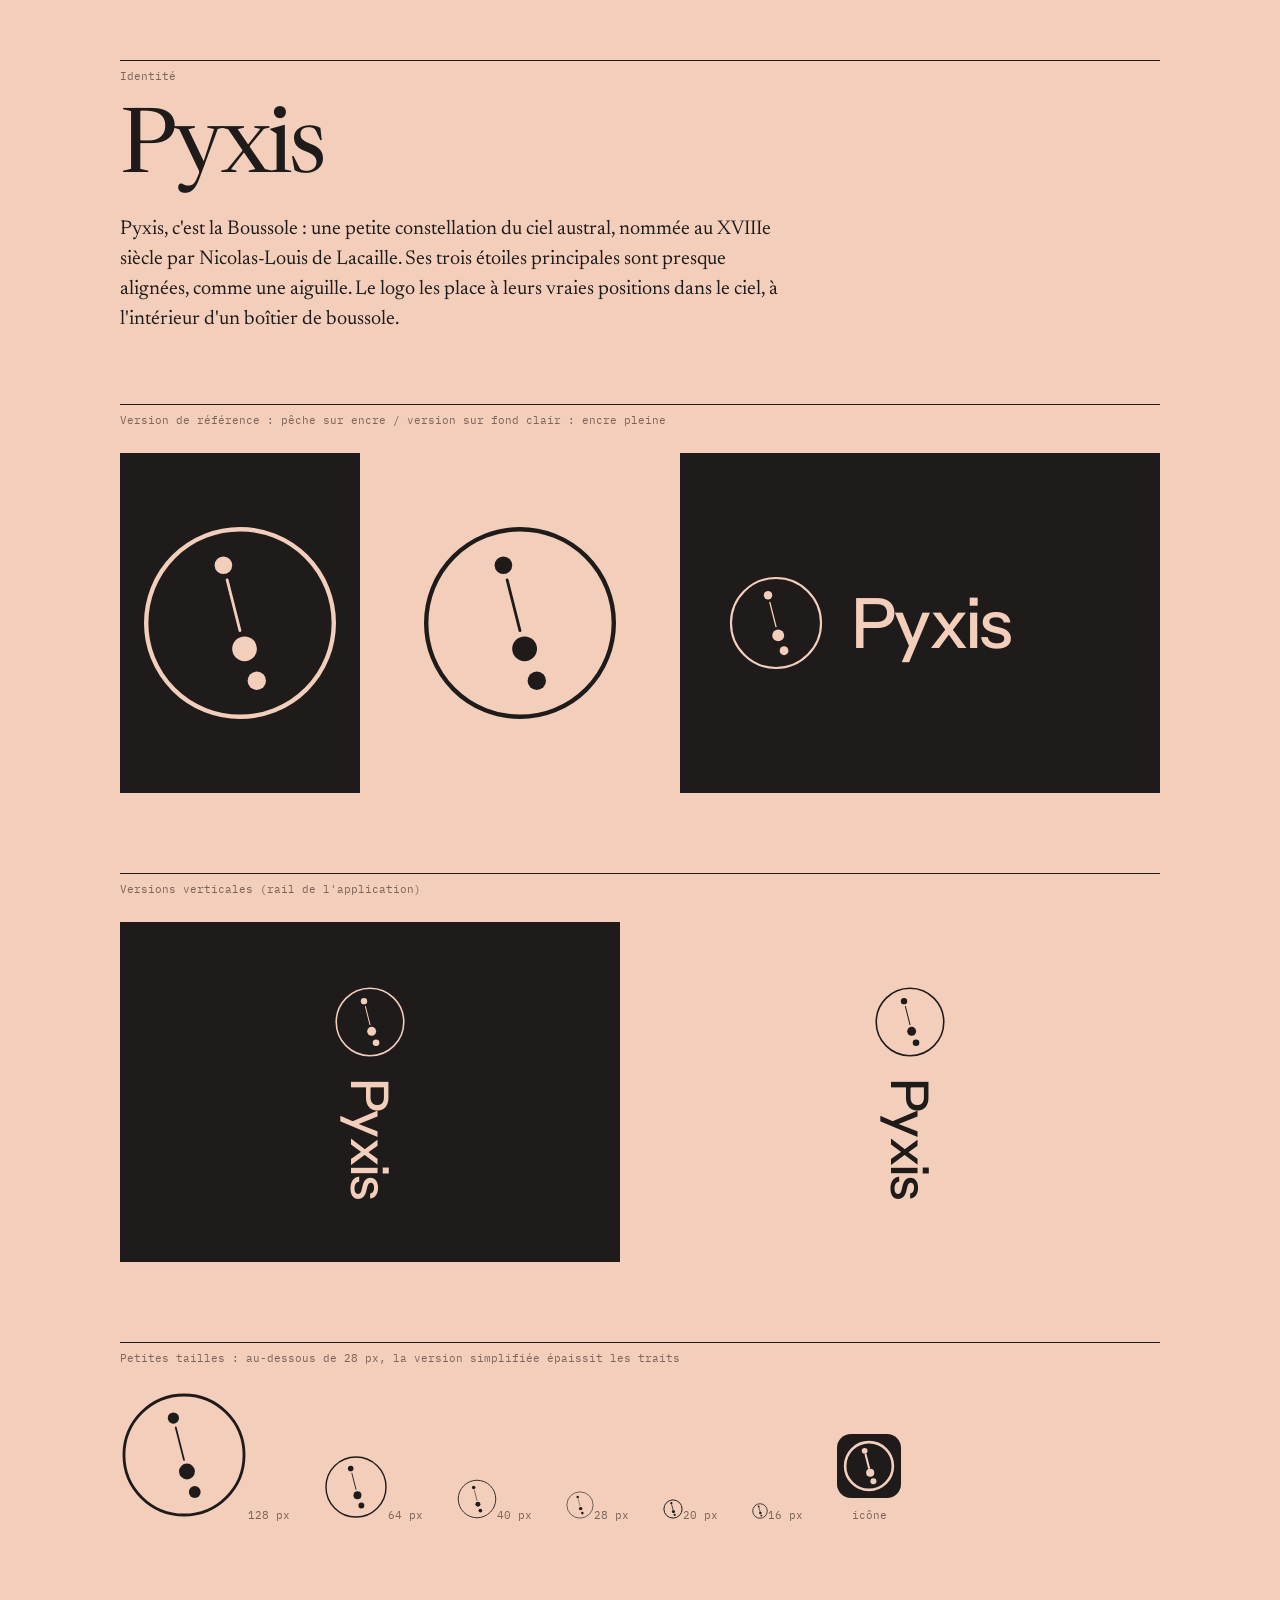
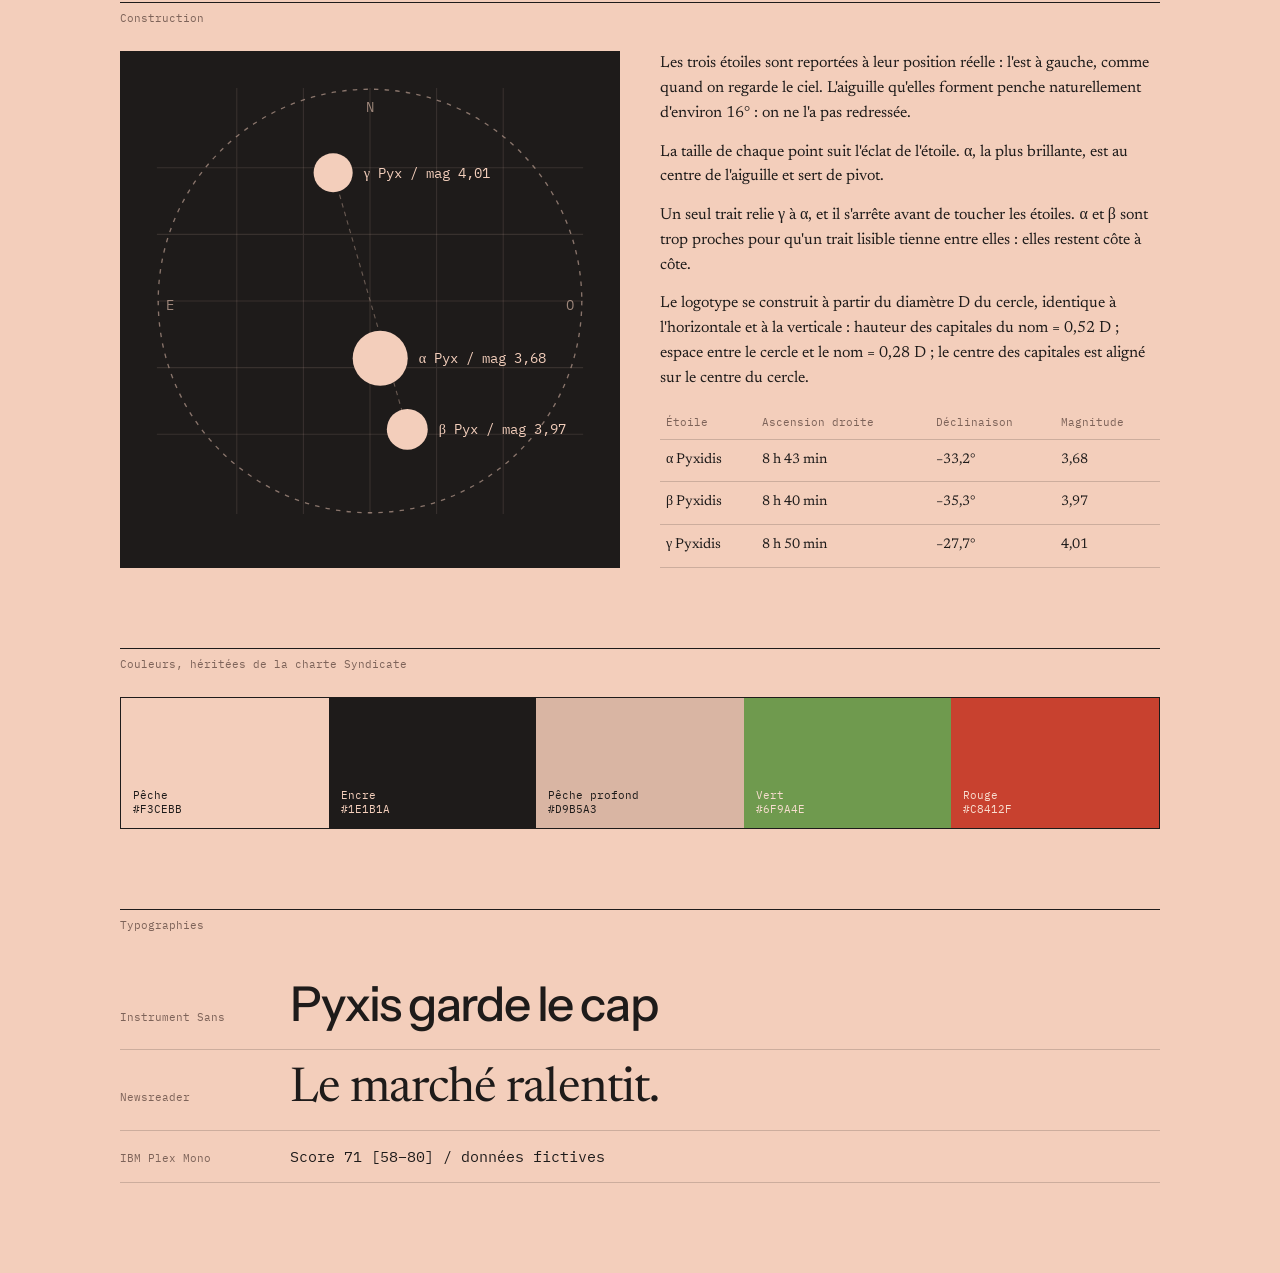
==== commit c1716a77: "Accueil : la carte du ciel montre la dernière séance (hausse/baisse du jour, tendance 1 mois, plus f" ====
--- a/site/assets/identite.html
+++ b/site/assets/identite.html
@@ -96,7 +96,8 @@
   function geometry(D, vertical) {
     const fs = (CAP * D) / metrics.cap, capH = CAP * D, gap = GAPR * D, tw = metrics.width * fs;
     return vertical
-      ? { fs, w: D, h: D + gap + tw, tx: D / 2 + capH / 2, ty: D + gap, rot: true }
+      // À la verticale, le nom se lit de haut en bas, juste après le cercle (le signe précède le nom).
+      ? { fs, w: D, h: D + gap + tw, tx: D / 2 - capH / 2, ty: D + gap, rot: true }
       : { fs, w: D + gap + tw, h: D, tx: D + gap, ty: D / 2 + capH / 2, rot: false };
   }
   function lockup({ size = 48, color = "currentColor", vertical = false } = {}) {
@@ -104,7 +105,7 @@
     const inner = mark({ size: 100, color, title: "" }).replace(/^<svg[^>]*>|<\/svg>$/g, "");
     return `<svg class="lockup" data-d="${size}" data-v="${vertical ? 1 : 0}" xmlns="http://www.w3.org/2000/svg" width="${g.w.toFixed(1)}" height="${g.h.toFixed(1)}" viewBox="0 0 ${g.w.toFixed(1)} ${g.h.toFixed(1)}" role="img" aria-label="Pyxis" style="display:block;overflow:visible">
       <svg x="0" y="0" width="${size}" height="${size}" viewBox="0 0 100 100" overflow="visible">${inner}</svg>
-      <text x="${g.tx.toFixed(2)}" y="${g.ty.toFixed(2)}" ${g.rot ? `text-anchor="end" transform="rotate(-90 ${g.tx.toFixed(2)} ${g.ty.toFixed(2)})"` : ""} fill="${color}" font-family="${FONT.replace(/"/g, "")}" font-weight="500" font-size="${g.fs.toFixed(2)}" letter-spacing="${(-0.035 * g.fs).toFixed(2)}">Pyxis</text>
+      <text x="${g.tx.toFixed(2)}" y="${g.ty.toFixed(2)}" ${g.rot ? `transform="rotate(90 ${g.tx.toFixed(2)} ${g.ty.toFixed(2)})"` : ""} fill="${color}" font-family="${FONT.replace(/"/g, "")}" font-weight="500" font-size="${g.fs.toFixed(2)}" letter-spacing="${(-0.035 * g.fs).toFixed(2)}">Pyxis</text>
     </svg>`;
   }
   /** Recalcule l'alignement avec les vraies mesures de la police, une fois chargée. */
@@ -122,7 +123,7 @@
       el.setAttribute("viewBox", `0 0 ${g.w.toFixed(1)} ${g.h.toFixed(1)}`);
       t.setAttribute("x", g.tx.toFixed(2)); t.setAttribute("y", g.ty.toFixed(2));
       t.setAttribute("font-size", g.fs.toFixed(2)); t.setAttribute("letter-spacing", (-0.035 * g.fs).toFixed(2));
-      if (v) t.setAttribute("transform", `rotate(-90 ${g.tx.toFixed(2)} ${g.ty.toFixed(2)})`);
+      if (v) t.setAttribute("transform", `rotate(90 ${g.tx.toFixed(2)} ${g.ty.toFixed(2)})`);
     });
   }
   if (typeof document !== "undefined" && document.fonts) document.fonts.ready.then(() => align());
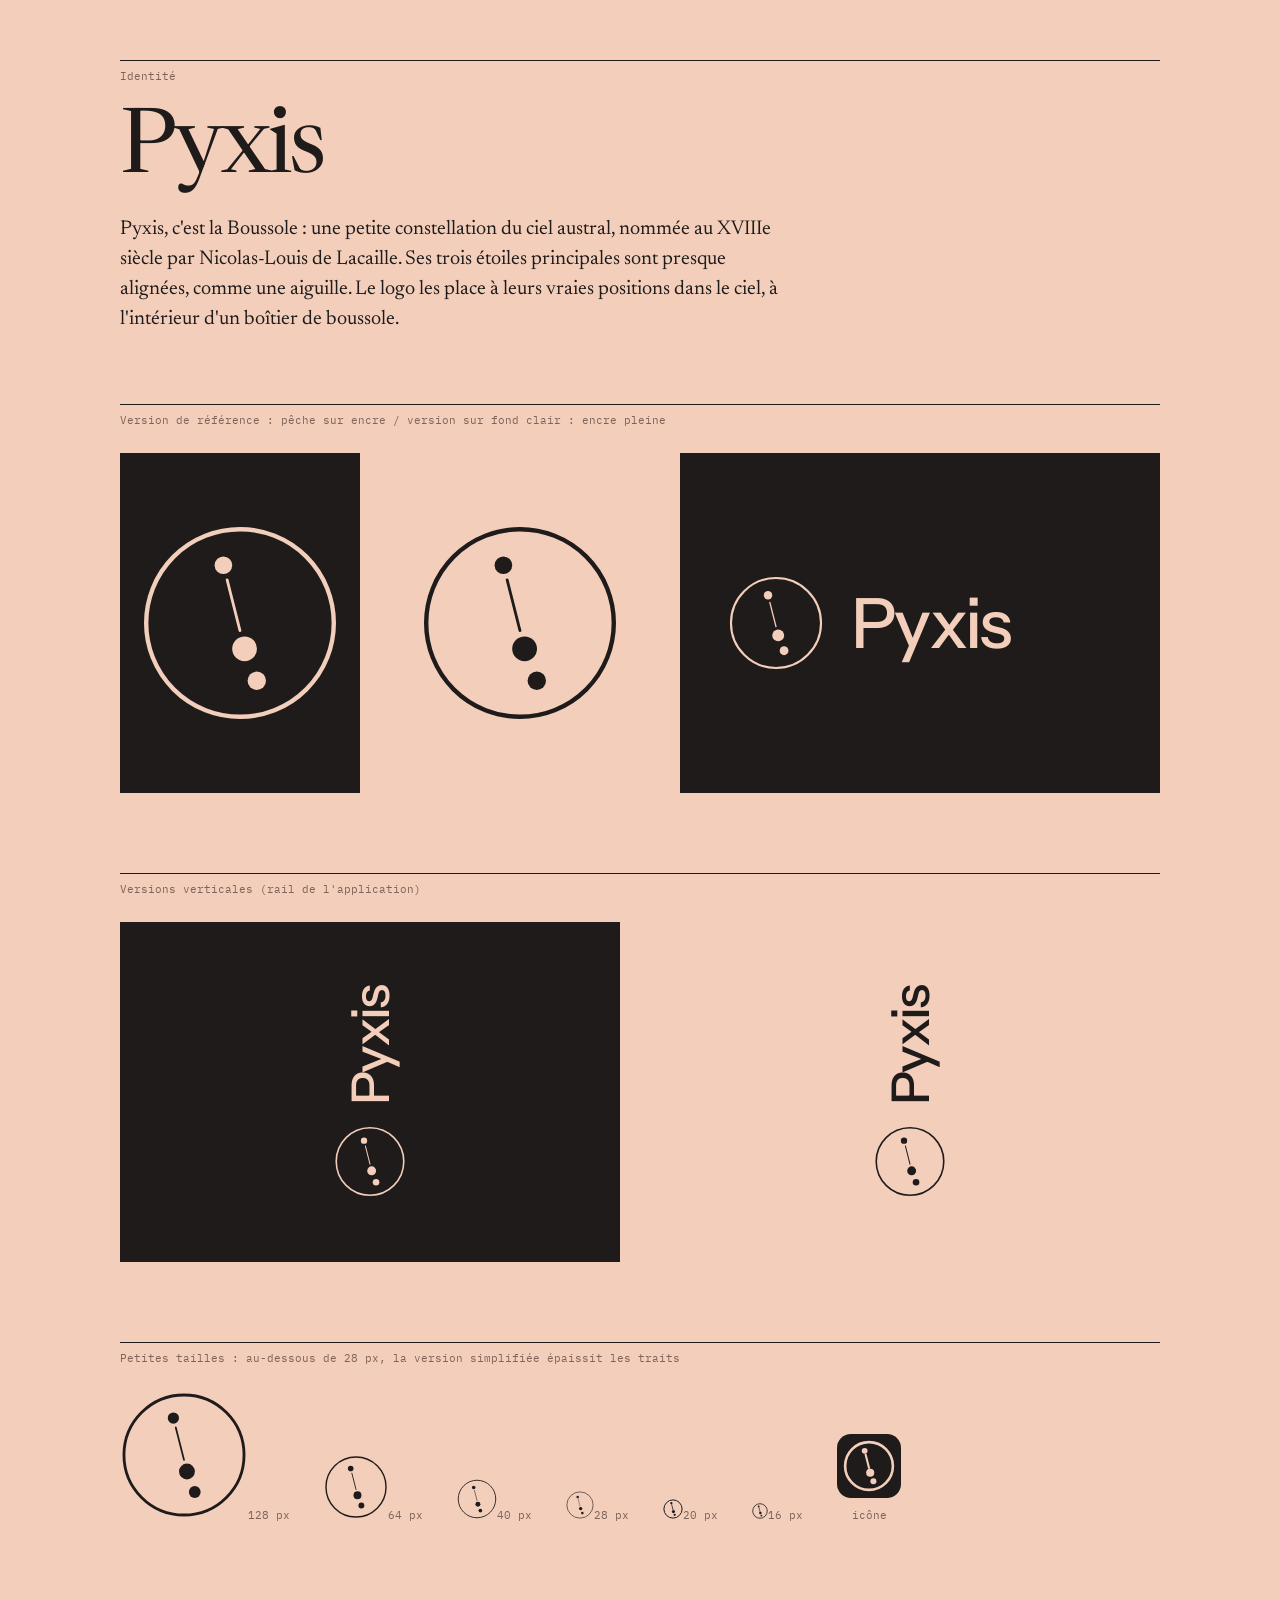
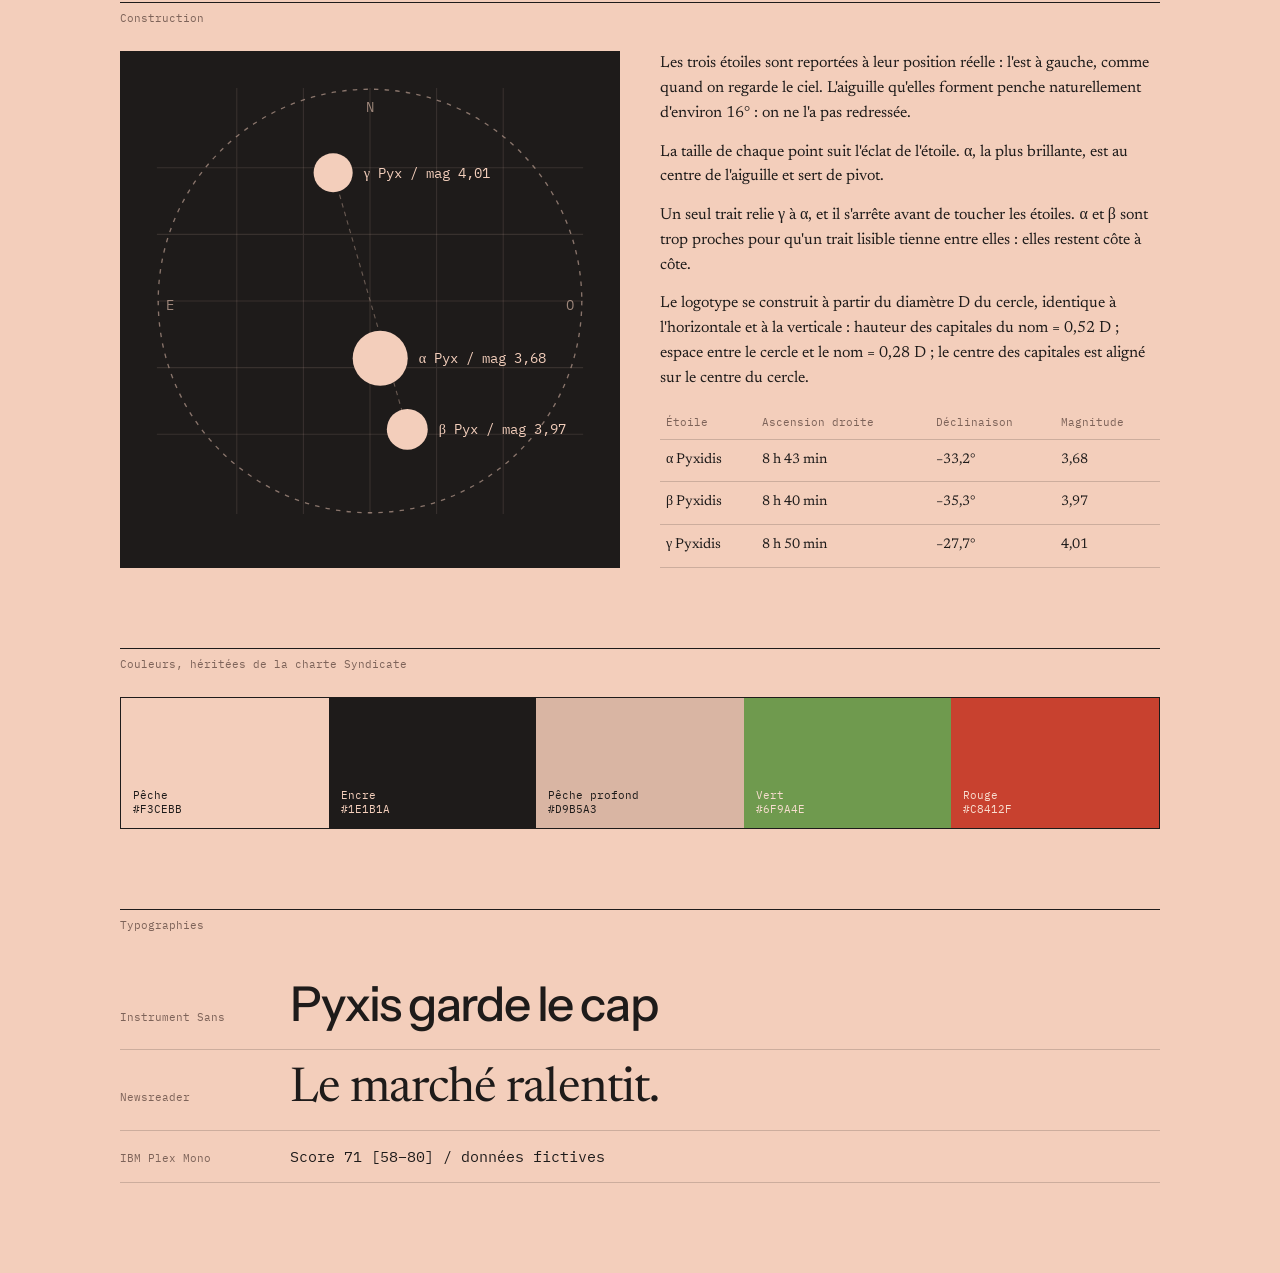
==== commit 22012cc5: "Rail : le logotype monte (cercle en bas, nom lu de bas en haut au-dessus du cercle) Co-Authored-By: " ====
--- a/site/assets/identite.html
+++ b/site/assets/identite.html
@@ -96,16 +96,17 @@
   function geometry(D, vertical) {
     const fs = (CAP * D) / metrics.cap, capH = CAP * D, gap = GAPR * D, tw = metrics.width * fs;
     return vertical
-      // À la verticale, le nom se lit de haut en bas, juste après le cercle (le signe précède le nom).
-      ? { fs, w: D, h: D + gap + tw, tx: D / 2 - capH / 2, ty: D + gap, rot: true }
-      : { fs, w: D + gap + tw, h: D, tx: D + gap, ty: D / 2 + capH / 2, rot: false };
+      // À la verticale, le cercle est en bas et le nom monte au-dessus de lui (lecture de bas en haut) :
+      // le signe précède toujours le nom.
+      ? { fs, w: D, h: D + gap + tw, tx: D / 2 + capH / 2, ty: tw, my: tw + gap, rot: true }
+      : { fs, w: D + gap + tw, h: D, tx: D + gap, ty: D / 2 + capH / 2, my: 0, rot: false };
   }
   function lockup({ size = 48, color = "currentColor", vertical = false } = {}) {
     const g = geometry(size, vertical);
     const inner = mark({ size: 100, color, title: "" }).replace(/^<svg[^>]*>|<\/svg>$/g, "");
     return `<svg class="lockup" data-d="${size}" data-v="${vertical ? 1 : 0}" xmlns="http://www.w3.org/2000/svg" width="${g.w.toFixed(1)}" height="${g.h.toFixed(1)}" viewBox="0 0 ${g.w.toFixed(1)} ${g.h.toFixed(1)}" role="img" aria-label="Pyxis" style="display:block;overflow:visible">
-      <svg x="0" y="0" width="${size}" height="${size}" viewBox="0 0 100 100" overflow="visible">${inner}</svg>
-      <text x="${g.tx.toFixed(2)}" y="${g.ty.toFixed(2)}" ${g.rot ? `transform="rotate(90 ${g.tx.toFixed(2)} ${g.ty.toFixed(2)})"` : ""} fill="${color}" font-family="${FONT.replace(/"/g, "")}" font-weight="500" font-size="${g.fs.toFixed(2)}" letter-spacing="${(-0.035 * g.fs).toFixed(2)}">Pyxis</text>
+      <svg class="lk-mark" x="0" y="${g.my.toFixed(2)}" width="${size}" height="${size}" viewBox="0 0 100 100" overflow="visible">${inner}</svg>
+      <text x="${g.tx.toFixed(2)}" y="${g.ty.toFixed(2)}" ${g.rot ? `transform="rotate(-90 ${g.tx.toFixed(2)} ${g.ty.toFixed(2)})"` : ""} fill="${color}" font-family="${FONT.replace(/"/g, "")}" font-weight="500" font-size="${g.fs.toFixed(2)}" letter-spacing="${(-0.035 * g.fs).toFixed(2)}">Pyxis</text>
     </svg>`;
   }
   /** Recalcule l'alignement avec les vraies mesures de la police, une fois chargée. */
@@ -123,7 +124,8 @@
       el.setAttribute("viewBox", `0 0 ${g.w.toFixed(1)} ${g.h.toFixed(1)}`);
       t.setAttribute("x", g.tx.toFixed(2)); t.setAttribute("y", g.ty.toFixed(2));
       t.setAttribute("font-size", g.fs.toFixed(2)); t.setAttribute("letter-spacing", (-0.035 * g.fs).toFixed(2));
-      if (v) t.setAttribute("transform", `rotate(90 ${g.tx.toFixed(2)} ${g.ty.toFixed(2)})`);
+      if (v) t.setAttribute("transform", `rotate(-90 ${g.tx.toFixed(2)} ${g.ty.toFixed(2)})`);
+      const mk = el.querySelector(".lk-mark"); if (mk) mk.setAttribute("y", g.my.toFixed(2));
     });
   }
   if (typeof document !== "undefined" && document.fonts) document.fonts.ready.then(() => align());
